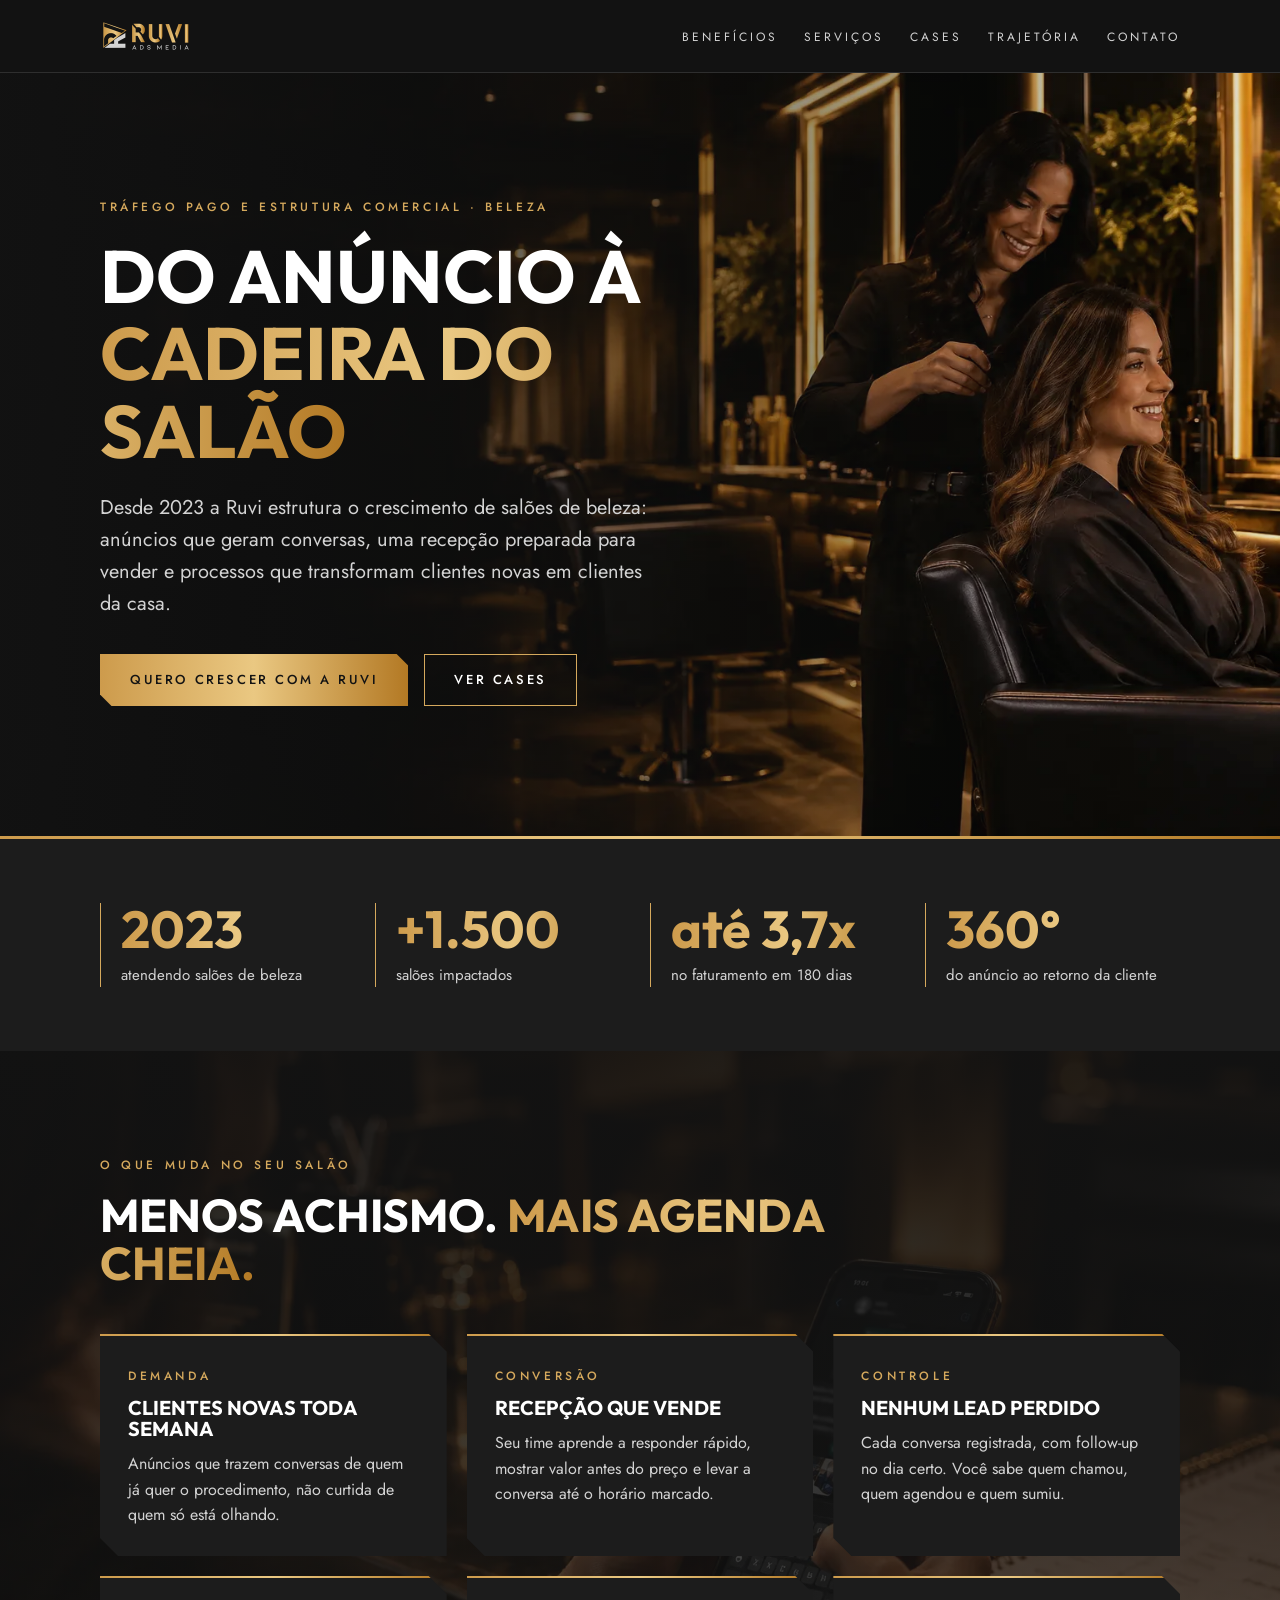
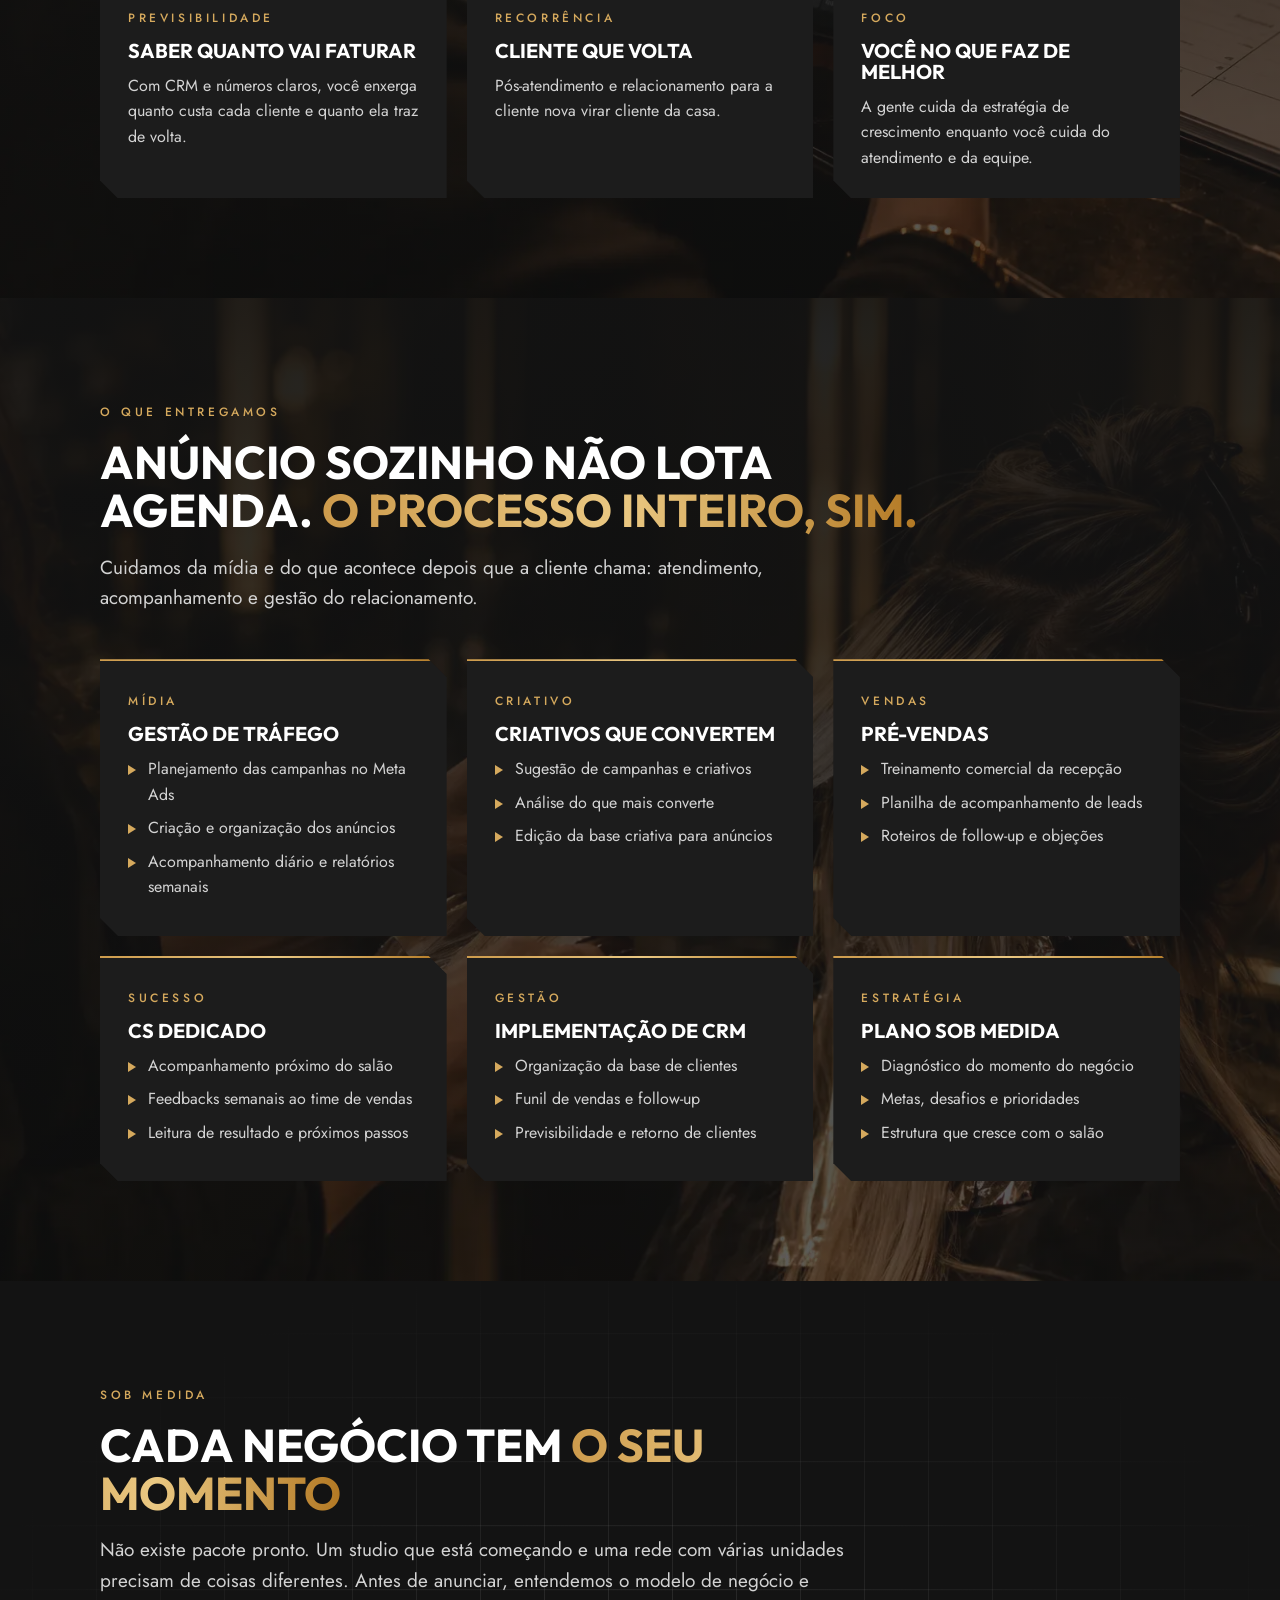
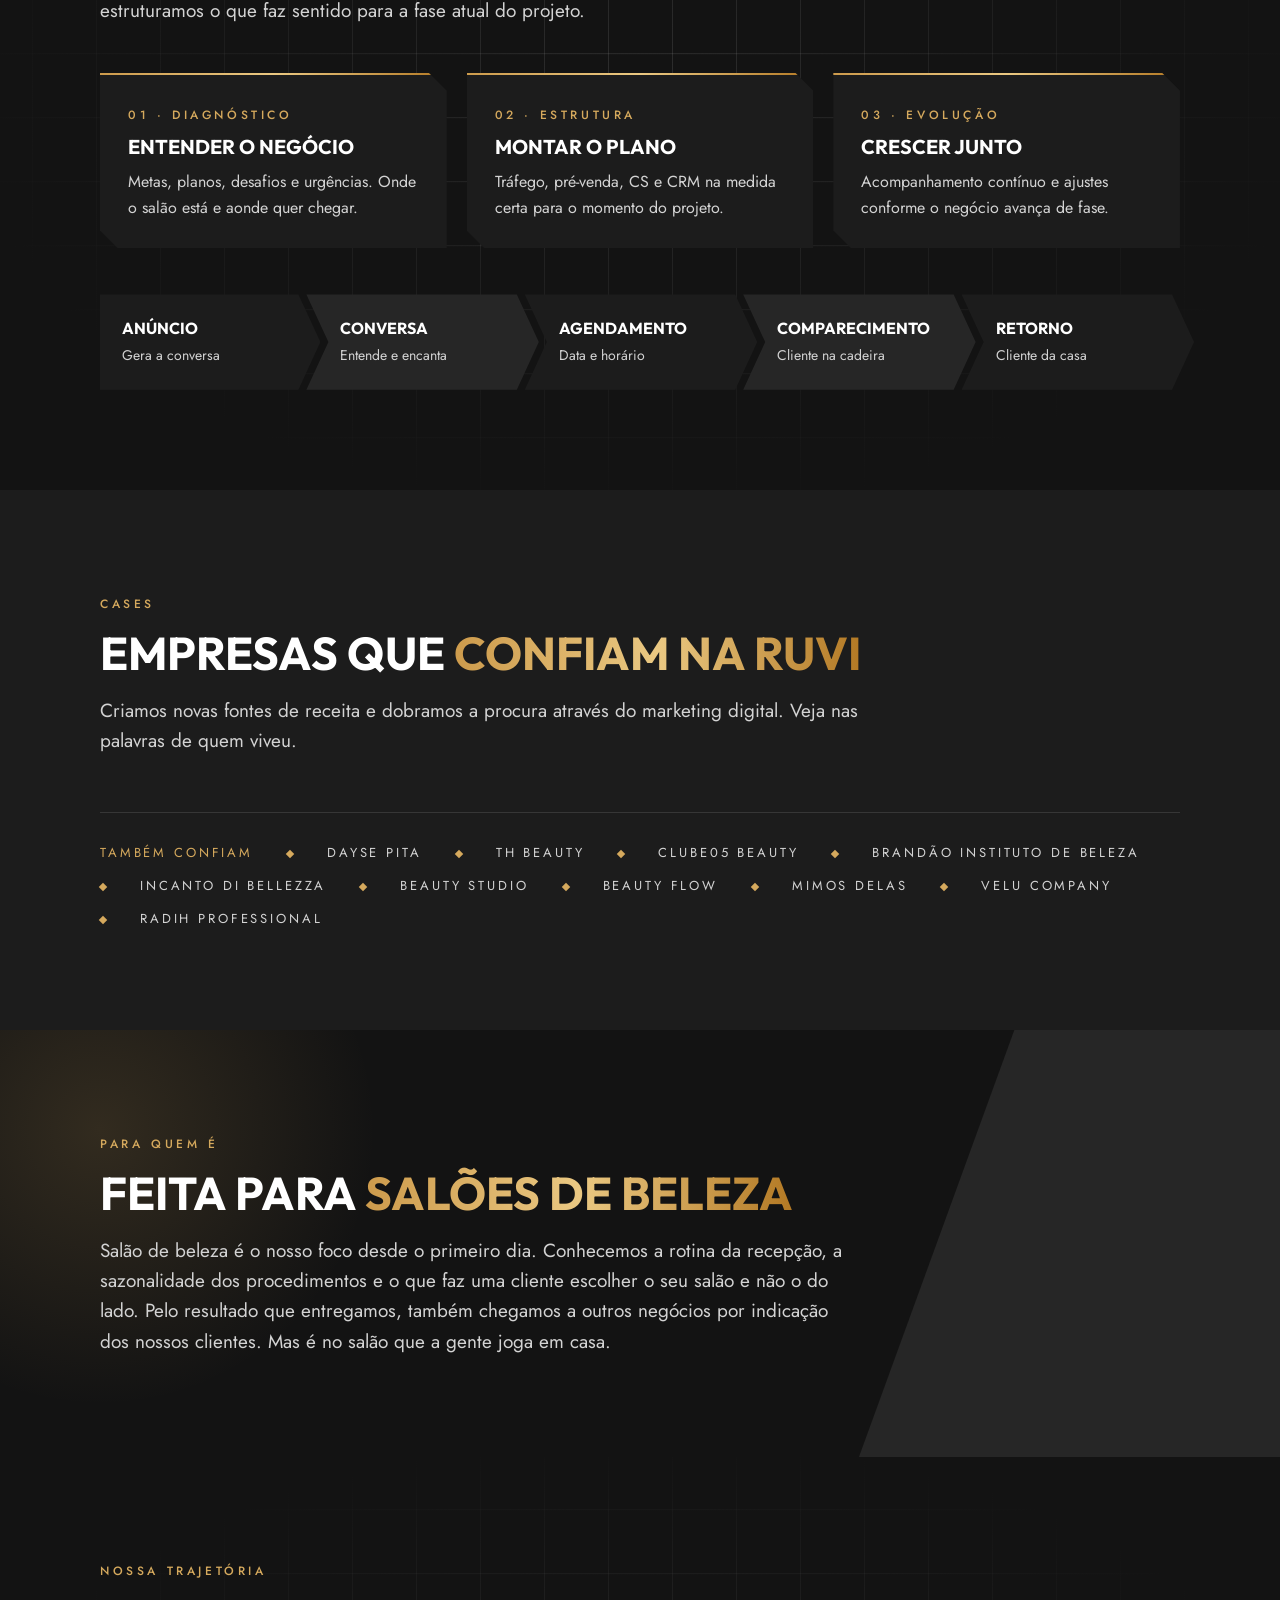
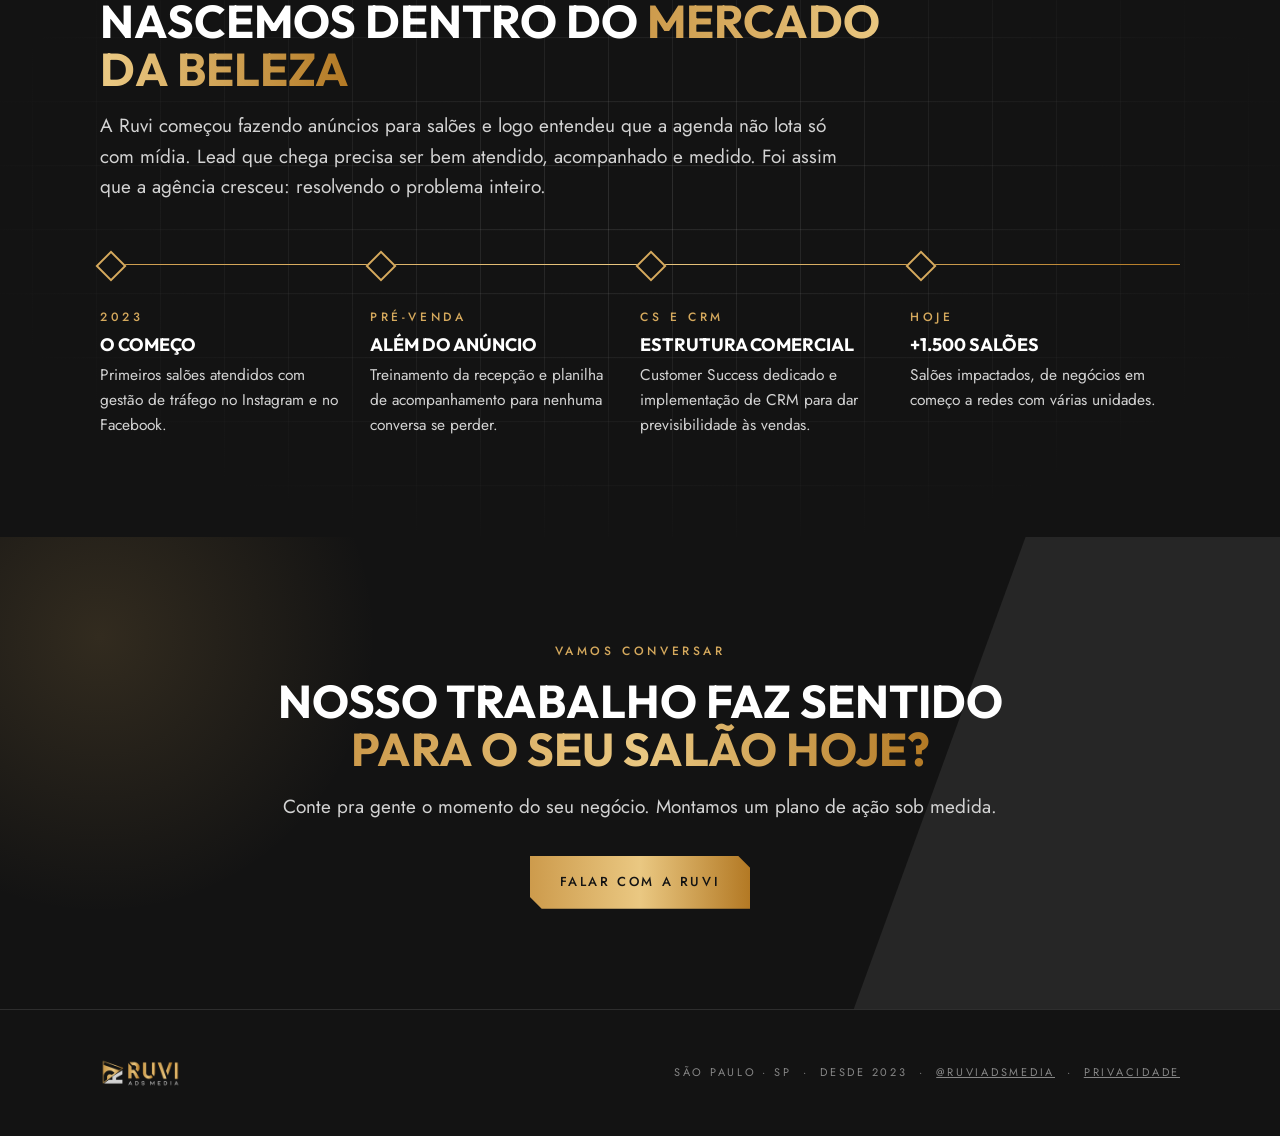
==== index.html @ e8b2c7a2 "feat: site institucional Ruvi pronto para publicação Site estático (HTML/CSS/JS) a partir de ruvi-si" ====
<!doctype html>
<html lang="pt-BR">
<head>
<meta charset="utf-8">
<meta name="viewport" content="width=device-width, initial-scale=1">
<title>Ruvi Ads Media · Tráfego pago e estrutura comercial para salões de beleza</title>
<meta name="description" content="Desde 2023 a Ruvi Ads Media estrutura o crescimento de salões de beleza: tráfego pago no Meta Ads, pré-venda, CS e implementação de CRM. Mais de 1.500 salões impactados.">
<link rel="canonical" href="https://site.sistemaruvi.com.br/">
<meta property="og:type" content="website">
<meta property="og:site_name" content="Ruvi Ads Media">
<meta property="og:url" content="https://site.sistemaruvi.com.br/">
<meta property="og:title" content="Ruvi Ads Media · Do anúncio à cadeira do salão">
<meta property="og:description" content="Tráfego pago, pré-venda, CS e CRM para salões de beleza. Mais de 1.500 salões impactados desde 2023.">
<meta property="og:image" content="https://site.sistemaruvi.com.br/assets/img/og-ruvi.jpg">
<meta property="og:image:width" content="1200">
<meta property="og:image:height" content="630">
<meta property="og:image:alt" content="Logo da Ruvi Ads Media com a frase Do anúncio à cadeira do salão">
<meta property="og:locale" content="pt_BR">
<meta name="twitter:card" content="summary_large_image">
<meta name="theme-color" content="#131313">
<link rel="icon" href="/favicon.ico" sizes="32x32">
<link rel="icon" href="/favicon-32.png" type="image/png" sizes="32x32">
<link rel="apple-touch-icon" href="/apple-touch-icon.png">
<link rel="manifest" href="/site.webmanifest">
<link rel="preload" as="image" href="/assets/img/hero-1536.webp" media="(min-width:901px)">
<link rel="preload" as="image" href="/assets/img/hero-768.webp" media="(max-width:900px)">
<link rel="preconnect" href="https://fonts.googleapis.com">
<link rel="preconnect" href="https://fonts.gstatic.com" crossorigin>
<link href="https://fonts.googleapis.com/css2?family=Outfit:wght@500;700&family=Jost:wght@300;400;500&display=swap" rel="stylesheet">
<script type="application/ld+json">
{"@context":"https://schema.org","@type":"MarketingAgency","name":"Ruvi Ads Media",
"description":"Agência de tráfego pago e estrutura comercial para salões de beleza.",
"url":"https://site.sistemaruvi.com.br/","logo":"https://site.sistemaruvi.com.br/assets/img/logo-ruvi-600.png",
"image":"https://site.sistemaruvi.com.br/assets/img/og-ruvi.jpg",
"foundingDate":"2023",
"address":{"@type":"PostalAddress","addressLocality":"São Paulo","addressRegion":"SP","addressCountry":"BR"},
"areaServed":"BR","sameAs":["https://www.instagram.com/ruviadsmedia/"],
"knowsAbout":["Tráfego pago","Meta Ads","Pré-vendas","Customer Success","Implementação de CRM","Marketing para salões de beleza"]}
</script>
<link rel="stylesheet" href="/assets/css/site.css">
<script src="/assets/js/site.js" defer></script>
</head>
<body>
<header>
 <div class="wrap">
  <a href="#topo" aria-label="Ruvi Ads Media, início"><img src="/assets/img/logo-ruvi.png" width="92" height="34" alt="Ruvi Ads Media"></a>
  <button class="menu-btn" type="button" aria-expanded="false" aria-controls="menu" aria-label="Abrir menu"><span></span><span></span><span></span></button>
  <nav id="menu" aria-label="Principal"><a href="#beneficios">Benefícios</a><a href="#servicos">Serviços</a><a href="#cases">Cases</a><a href="#trajetoria">Trajetória</a><a href="#contato">Contato</a></nav>
 </div>
</header>

<main id="topo">
<section class="hero">
 <div class="bg-foto bg-hero" style="background-position:right center"></div>
 <div class="wrap">
  <div>
   <span class="rot">Tráfego pago e estrutura comercial · Beleza</span>
   <h1>Do anúncio à <span class="ouro">cadeira do salão</span></h1>
   <p class="muted" style="margin-top:22px">Desde 2023 a Ruvi estrutura o crescimento de salões de beleza: anúncios que geram conversas, uma recepção preparada para vender e processos que transformam clientes novas em clientes da casa.</p>
   <div class="acoes">
    <a class="btn" href="https://www.instagram.com/ruviadsmedia/" target="_blank" rel="noopener" data-cta="hero">Quero crescer com a Ruvi</a>
    <a class="btn alt" href="#cases">Ver cases</a>
   </div>
  </div>
 </div>
</section>
<div class="faixa"></div>

<section class="numeros bg-grafite" aria-label="Ruvi em números">
 <div class="wrap">
  <div class="n"><b class="ouro">2023</b><span>atendendo salões de beleza</span></div>
  <div class="n"><b class="ouro">+1.500</b><span>salões impactados</span></div>
  <div class="n"><b class="ouro">até 3,7x</b><span>no faturamento em 180 dias</span></div>
  <div class="n"><b class="ouro">360°</b><span>do anúncio ao retorno da cliente</span></div>
 </div>
</section>


<section id="beneficios">
 <div class="bg-foto forte bg-beneficios"></div>
 <div class="wrap">
  <span class="rot">O que muda no seu salão</span>
  <h2>Menos achismo. <span class="ouro">Mais agenda cheia.</span></h2>
  <div class="grid g3">
   <article class="card"><span class="rot">Demanda</span><h3>Clientes novas toda semana</h3><p class="muted">Anúncios que trazem conversas de quem já quer o procedimento, não curtida de quem só está olhando.</p></article>
   <article class="card"><span class="rot">Conversão</span><h3>Recepção que vende</h3><p class="muted">Seu time aprende a responder rápido, mostrar valor antes do preço e levar a conversa até o horário marcado.</p></article>
   <article class="card"><span class="rot">Controle</span><h3>Nenhum lead perdido</h3><p class="muted">Cada conversa registrada, com follow-up no dia certo. Você sabe quem chamou, quem agendou e quem sumiu.</p></article>
   <article class="card"><span class="rot">Previsibilidade</span><h3>Saber quanto vai faturar</h3><p class="muted">Com CRM e números claros, você enxerga quanto custa cada cliente e quanto ela traz de volta.</p></article>
   <article class="card"><span class="rot">Recorrência</span><h3>Cliente que volta</h3><p class="muted">Pós-atendimento e relacionamento para a cliente nova virar cliente da casa.</p></article>
   <article class="card"><span class="rot">Foco</span><h3>Você no que faz de melhor</h3><p class="muted">A gente cuida da estratégia de crescimento enquanto você cuida do atendimento e da equipe.</p></article>
  </div>
 </div>
</section>

<section id="servicos">
 <div class="bg-foto forte bg-servicos"></div>
 <div class="wrap">
  <span class="rot">O que entregamos</span>
  <h2>Anúncio sozinho não lota agenda. <span class="ouro">O processo inteiro, sim.</span></h2>
  <p class="lead muted">Cuidamos da mídia e do que acontece depois que a cliente chama: atendimento, acompanhamento e gestão do relacionamento.</p>
  <div class="grid g3">
   <article class="card"><span class="rot">Mídia</span><h3>Gestão de tráfego</h3><ul><li>Planejamento das campanhas no Meta Ads</li><li>Criação e organização dos anúncios</li><li>Acompanhamento diário e relatórios semanais</li></ul></article>
   <article class="card"><span class="rot">Criativo</span><h3>Criativos que convertem</h3><ul><li>Sugestão de campanhas e criativos</li><li>Análise do que mais converte</li><li>Edição da base criativa para anúncios</li></ul></article>
   <article class="card"><span class="rot">Vendas</span><h3>Pré-vendas</h3><ul><li>Treinamento comercial da recepção</li><li>Planilha de acompanhamento de leads</li><li>Roteiros de follow-up e objeções</li></ul></article>
   <article class="card"><span class="rot">Sucesso</span><h3>CS dedicado</h3><ul><li>Acompanhamento próximo do salão</li><li>Feedbacks semanais ao time de vendas</li><li>Leitura de resultado e próximos passos</li></ul></article>
   <article class="card"><span class="rot">Gestão</span><h3>Implementação de CRM</h3><ul><li>Organização da base de clientes</li><li>Funil de vendas e follow-up</li><li>Previsibilidade e retorno de clientes</li></ul></article>
   <article class="card"><span class="rot">Estratégia</span><h3>Plano sob medida</h3><ul><li>Diagnóstico do momento do negócio</li><li>Metas, desafios e prioridades</li><li>Estrutura que cresce com o salão</li></ul></article>
  </div>
 </div>
</section>

<section id="metodo" class="bg-grade">
 <div class="wrap">
  <span class="rot">Sob medida</span>
  <h2>Cada negócio tem <span class="ouro">o seu momento</span></h2>
  <p class="lead muted">Não existe pacote pronto. Um studio que está começando e uma rede com várias unidades precisam de coisas diferentes. Antes de anunciar, entendemos o modelo de negócio e estruturamos o que faz sentido para a fase atual do projeto.</p>
  <div class="grid g3 etapas">
   <article class="card etapa"><span class="rot">Diagnóstico</span><h3>Entender o negócio</h3><p class="muted">Metas, planos, desafios e urgências. Onde o salão está e aonde quer chegar.</p></article>
   <article class="card etapa"><span class="rot">Estrutura</span><h3>Montar o plano</h3><p class="muted">Tráfego, pré-venda, CS e CRM na medida certa para o momento do projeto.</p></article>
   <article class="card etapa"><span class="rot">Evolução</span><h3>Crescer junto</h3><p class="muted">Acompanhamento contínuo e ajustes conforme o negócio avança de fase.</p></article>
  </div>
  <div class="flow" aria-label="O caminho da cliente">
   <div><b>Anúncio</b><span>Gera a conversa</span></div>
   <div><b>Conversa</b><span>Entende e encanta</span></div>
   <div><b>Agendamento</b><span>Data e horário</span></div>
   <div><b>Comparecimento</b><span>Cliente na cadeira</span></div>
   <div><b>Retorno</b><span>Cliente da casa</span></div>
  </div>
 </div>
</section>

<section id="cases" class="bg-grafite">
 <div class="wrap">
  <span class="rot">Cases</span>
  <h2>Empresas que <span class="ouro">confiam na Ruvi</span></h2>
  <p class="lead muted">Criamos novas fontes de receita e dobramos a procura através do marketing digital. Veja nas palavras de quem viveu.</p>
  <!-- Vídeos de case (VTurb). Para publicar um vídeo:
       1. cole o embed do VTurb dentro do <template> da caixa;
       2. apague o "hidden" dessa caixa e o "hidden" da grade (div.videos).
       O site.js só carrega o player quando a caixa chega perto da tela. Caixa sem embed fica com "hidden". -->
  <div class="grid g3 videos" hidden>
   <div class="video" hidden><template><!-- VTURB CASE 1: cole aqui o embed --></template></div>
   <div class="video" hidden><template><!-- VTURB CASE 2: cole aqui o embed --></template></div>
   <div class="video" hidden><template><!-- VTURB CASE 3: cole aqui o embed --></template></div>
   <div class="video" hidden><template><!-- VTURB CASE 4: cole aqui o embed --></template></div>
   <div class="video" hidden><template><!-- VTURB CASE 5: cole aqui o embed --></template></div>
   <div class="video" hidden><template><!-- VTURB CASE 6: cole aqui o embed --></template></div>
  </div>
  <div class="clientes">
   <span>Também confiam</span><span>Dayse Pita</span><span>TH Beauty</span><span>Clube05 Beauty</span><span>Brandão Instituto de Beleza</span><span>Incanto di Bellezza</span><span>Beauty Studio</span><span>Beauty Flow</span><span>Mimos Delas</span><span>Velu Company</span><span>RADIH Professional</span>
  </div>
 </div>
</section>

<section id="para-quem" class="diag brilho">
 <div class="wrap">
  <span class="rot">Para quem é</span>
  <h2>Feita para <span class="ouro">salões de beleza</span></h2>
  <p class="lead muted">Salão de beleza é o nosso foco desde o primeiro dia. Conhecemos a rotina da recepção, a sazonalidade dos procedimentos e o que faz uma cliente escolher o seu salão e não o do lado. Pelo resultado que entregamos, também chegamos a outros negócios por indicação dos nossos clientes. Mas é no salão que a gente joga em casa.</p>
 </div>
</section>

<section id="trajetoria" class="bg-grade">
 <div class="wrap">
  <span class="rot">Nossa trajetória</span>
  <h2>Nascemos dentro do <span class="ouro">mercado da beleza</span></h2>
  <p class="lead muted">A Ruvi começou fazendo anúncios para salões e logo entendeu que a agenda não lota só com mídia. Lead que chega precisa ser bem atendido, acompanhado e medido. Foi assim que a agência cresceu: resolvendo o problema inteiro.</p>
  <div class="linha-tempo">
   <div class="marco"><span class="rot">2023</span><h3>O começo</h3><p>Primeiros salões atendidos com gestão de tráfego no Instagram e no Facebook.</p></div>
   <div class="marco"><span class="rot">Pré-venda</span><h3>Além do anúncio</h3><p>Treinamento da recepção e planilha de acompanhamento para nenhuma conversa se perder.</p></div>
   <div class="marco"><span class="rot">CS e CRM</span><h3>Estrutura comercial</h3><p>Customer Success dedicado e implementação de CRM para dar previsibilidade às vendas.</p></div>
   <div class="marco"><span class="rot">Hoje</span><h3>+1.500 salões</h3><p>Salões impactados, de negócios em começo a redes com várias unidades.</p></div>
  </div>
 </div>
</section>

<section id="contato" class="cta diag brilho">
 <div class="wrap">
  <span class="rot">Vamos conversar</span>
  <h2>Nosso trabalho faz sentido <span class="ouro">para o seu salão hoje?</span></h2>
  <p class="lead muted">Conte pra gente o momento do seu negócio. Montamos um plano de ação sob medida.</p>
  <a class="btn" href="https://www.instagram.com/ruviadsmedia/" target="_blank" rel="noopener" data-cta="contato">Falar com a Ruvi</a>
 </div>
</section>
</main>

<footer>
 <div class="wrap">
  <img src="/assets/img/logo-ruvi.png" width="81" height="30" alt="Ruvi Ads Media">
  <p>São Paulo · SP &nbsp;·&nbsp; Desde 2023 &nbsp;·&nbsp; <a href="https://www.instagram.com/ruviadsmedia/" target="_blank" rel="noopener">@ruviadsmedia</a> &nbsp;·&nbsp; <a href="/politica-de-privacidade">Privacidade</a></p>
 </div>
</footer>
</body>
</html>
---- assets/css/site.css ----
:root{--preto:#131313;--grafite:#1C1C1C;--grafite2:#262626;--prata:#D3D3D3;--ouro:#D5A95D;
--grad:linear-gradient(90deg,#CD9B4C 0%,#EAC882 50%,#B37924 100%);--linha:rgba(211,211,211,.14);
--t:"Qualy","Outfit",system-ui,sans-serif;--l:"Kiona","Jost",system-ui,sans-serif}
*{box-sizing:border-box;margin:0;padding:0}
html{scroll-behavior:smooth}
body{background:var(--preto);color:#fff;font-family:"Jost",system-ui,sans-serif;line-height:1.6;overflow-x:hidden}
img{max-width:100%;display:block}
a{color:inherit}
.wrap{max-width:1120px;margin:0 auto;padding:0 20px;position:relative;z-index:1}
h1,h2,h3{font-family:var(--t);font-weight:700;text-transform:uppercase;line-height:1.05}
.rot{font-family:var(--l);font-size:12px;letter-spacing:.3em;text-transform:uppercase;color:var(--ouro);font-weight:500}
.ouro{background:var(--grad);-webkit-background-clip:text;background-clip:text;color:transparent}
.muted{color:var(--prata)}
.btn{display:inline-block;font-family:var(--l);text-transform:uppercase;letter-spacing:.2em;font-size:13px;font-weight:500;
background:var(--grad);color:var(--preto);text-decoration:none;padding:16px 30px;
clip-path:polygon(0 0,calc(100% - 12px) 0,100% 12px,100% 100%,12px 100%,0 calc(100% - 12px))}
.btn:focus-visible,a:focus-visible{outline:2px solid var(--ouro);outline-offset:4px}
.btn.alt{background:transparent;color:#fff;box-shadow:inset 0 0 0 1px var(--ouro);clip-path:none}

header{position:sticky;top:0;z-index:10;background:rgba(19,19,19,.9);backdrop-filter:blur(8px);border-bottom:1px solid var(--linha)}
header .wrap{display:flex;align-items:center;justify-content:space-between;height:72px}
header img{height:34px;width:auto}
nav a{font-family:var(--l);font-size:12px;letter-spacing:.25em;text-transform:uppercase;text-decoration:none;color:var(--prata);margin-left:26px}
nav a:hover{color:var(--ouro)}

/* fundos */
section{position:relative;padding:100px 0;overflow:hidden}
.bg-foto{position:absolute;inset:0;background-size:cover;background-position:center;z-index:0}
.bg-foto:after{content:"";position:absolute;inset:0;background:linear-gradient(90deg,rgba(19,19,19,.97) 0%,rgba(19,19,19,.85) 50%,rgba(19,19,19,.55) 100%)}
.hero .bg-foto:after{background:linear-gradient(90deg,rgba(19,19,19,.92) 0%,rgba(19,19,19,.6) 45%,rgba(19,19,19,.1) 100%)}
.bg-foto.forte:after{background:linear-gradient(180deg,rgba(19,19,19,.94) 0%,rgba(19,19,19,.68) 100%)}
.bg-grade{background-color:var(--preto);
 background-image:linear-gradient(var(--linha) 1px,transparent 1px),linear-gradient(90deg,var(--linha) 1px,transparent 1px);
 background-size:64px 64px;background-position:center}
.bg-grade:before{content:"";position:absolute;inset:0;background:radial-gradient(ellipse at center,transparent 0%,var(--preto) 75%)}
.bg-grafite{background:var(--grafite)}
.diag:before{content:"";position:absolute;right:-200px;top:-40px;width:560px;height:140%;background:var(--grafite2);transform:skewX(-20deg)}
.brilho:after{content:"";position:absolute;left:-200px;top:-200px;width:600px;height:600px;border-radius:50%;
 background:radial-gradient(circle,rgba(213,169,93,.16) 0%,transparent 65%);pointer-events:none}
.faixa{height:3px;background:var(--grad)}

.hero{padding:120px 0 130px;min-height:82vh;display:flex;align-items:center}
.hero .wrap{display:grid;grid-template-columns:1.4fr 1fr;gap:40px;align-items:center;width:100%}
.hero h1{font-size:clamp(40px,6.4vw,74px);margin-top:18px}
.hero p{font-size:20px;max-width:560px}
.acoes{display:flex;gap:16px;flex-wrap:wrap;margin-top:34px}

section h2{font-size:clamp(30px,4vw,46px);margin-top:14px;max-width:840px}
.lead{font-size:19px;max-width:760px;margin-top:18px}
.grid{display:grid;gap:20px;margin-top:46px}
.g2{grid-template-columns:repeat(2,1fr)}.g3{grid-template-columns:repeat(3,1fr)}.g4{grid-template-columns:repeat(4,1fr)}
.card{background:var(--grafite);padding:28px;position:relative;
 clip-path:polygon(0 0,calc(100% - 18px) 0,100% 18px,100% 100%,18px 100%,0 calc(100% - 18px))}
.bg-grafite .card{background:var(--grafite2)}
.card:before{content:"";position:absolute;left:0;top:0;width:100%;height:2px;background:var(--grad)}
.card h3{font-size:20px;margin:10px 0 12px}
.card ul{list-style:none}
.card li{position:relative;padding-left:20px;margin-bottom:8px;color:var(--prata)}
.card li:before{content:"";position:absolute;left:0;top:9px;border-left:8px solid var(--ouro);border-top:5px solid transparent;border-bottom:5px solid transparent}

/* números */
.numeros{padding:64px 0}
.numeros .wrap{display:grid;grid-template-columns:repeat(4,1fr);gap:20px}
.n{border-left:1px solid var(--ouro);padding-left:20px}
.n b{display:block;font-family:var(--t);font-weight:700;font-size:clamp(34px,4.5vw,52px);line-height:1}
.n span{display:block;margin-top:8px;color:var(--prata);font-size:15px}

/* trajetória */
.linha-tempo{margin-top:52px;display:grid;grid-template-columns:repeat(4,1fr);position:relative}
.linha-tempo:before{content:"";position:absolute;left:0;right:0;top:9px;height:1px;background:var(--grad)}
.marco{padding-right:24px;position:relative}
.marco:before{content:"";display:block;width:18px;height:18px;background:var(--preto);border:2px solid var(--ouro);transform:rotate(45deg);margin-bottom:26px}
.marco h3{font-size:18px;margin:8px 0 8px}
.marco p{color:var(--prata);font-size:15.5px}

/* sob medida */
.etapas{counter-reset:e}
.etapa{counter-increment:e}
.etapa .rot:before{content:counter(e,decimal-leading-zero) " · "}

.flow{display:flex;margin-top:46px}
.flow div{flex:1;background:var(--grafite);padding:22px 18px 22px 34px;margin-right:-14px;
 clip-path:polygon(0 0,calc(100% - 22px) 0,100% 50%,calc(100% - 22px) 100%,0 100%,22px 50%)}
.flow div:first-child{padding-left:22px;clip-path:polygon(0 0,calc(100% - 22px) 0,100% 50%,calc(100% - 22px) 100%,0 100%)}
.flow div:nth-child(even){background:var(--grafite2)}
.flow b{font-family:var(--t);text-transform:uppercase;display:block}
.flow span{font-size:14px;color:var(--prata)}

/* cases */
.clientes{margin-top:56px;display:flex;flex-wrap:wrap;gap:12px 34px;align-items:center;border-top:1px solid var(--linha);padding-top:30px}
.clientes span{font-family:var(--l);font-size:13px;letter-spacing:.22em;text-transform:uppercase;color:var(--prata)}
.clientes span:not(:first-child):before{content:"";display:inline-block;width:6px;height:6px;background:var(--ouro);transform:rotate(45deg);margin-right:34px;vertical-align:middle}
.clientes span:first-child{color:var(--ouro)}

/* vídeos VTurb */
.video{position:relative;aspect-ratio:9/16;background:var(--grafite2);overflow:hidden;
 clip-path:polygon(0 0,calc(100% - 18px) 0,100% 18px,100% 100%,18px 100%,0 calc(100% - 18px))}
.video:before{content:"";position:absolute;left:0;top:0;width:100%;height:2px;background:var(--grad);z-index:1}
.video .vazio{position:absolute;inset:0;display:grid;place-items:center;font-family:var(--l);font-size:12px;letter-spacing:.3em;text-transform:uppercase;color:rgba(211,211,211,.5)}
.video .vazio:before{content:"";position:absolute;top:calc(50% - 60px);left:calc(50% - 14px);border-left:28px solid var(--ouro);border-top:17px solid transparent;border-bottom:17px solid transparent}

.cta{text-align:center}
.cta h2{margin:14px auto 0}
.cta .lead{margin:18px auto 34px}
footer{padding:48px 0;border-top:1px solid var(--linha)}
footer .wrap{display:flex;justify-content:space-between;align-items:center;gap:20px;flex-wrap:wrap}
footer img{height:30px;width:auto}
footer p{font-family:var(--l);font-size:11px;letter-spacing:.25em;text-transform:uppercase;color:rgba(211,211,211,.6)}

@media (max-width:900px){
 nav{display:none}
 .hero{padding:70px 0 80px;min-height:0}
 .hero .wrap,.g2,.g3,.g4{grid-template-columns:1fr}
 section{padding:68px 0}
 .numeros .wrap{grid-template-columns:1fr 1fr;gap:28px 16px}
 .linha-tempo{grid-template-columns:1fr;gap:28px;padding-left:34px}
 .linha-tempo:before{left:8px;right:auto;top:0;bottom:0;width:1px;height:auto}
 .marco:before{position:absolute;left:-35px;top:2px;margin:0}
 .flow{flex-direction:column}
 .flow div,.flow div:first-child{margin:0 0 6px;clip-path:none;padding:18px 22px;border-left:2px solid var(--ouro)}
 .diag:before{display:none}
 .bg-foto:after,.hero .bg-foto:after{background:rgba(19,19,19,.82)}
 .hero .bg-foto{background-position:72% center !important}
 .videos{grid-template-columns:1fr 1fr}
}

/* fundos em arquivo (antes vinham embutidos no style inline) */
.bg-hero{background-image:url(/assets/img/hero-1536.webp)}
.bg-beneficios{background-image:url(/assets/img/beneficios-1536.webp)}
.bg-servicos{background-image:url(/assets/img/servicos-1536.webp)}
@media (max-width:900px){
 .bg-hero{background-image:url(/assets/img/hero-768.webp)}
 .bg-beneficios{background-image:url(/assets/img/beneficios-768.webp)}
 .bg-servicos{background-image:url(/assets/img/servicos-768.webp)}
}

/* páginas de apoio (404 e política): o h1 usa a mesma escala do h2 das seções */
.apoio{padding:140px 0}
.apoio h1{font-size:clamp(30px,4vw,46px);margin-top:14px;max-width:840px}
.cta.apoio h1{margin:14px auto 0}
@media (max-width:900px){.apoio{padding:90px 0}}

/* atributo hidden vence o display das classes (.grid etc.): caixas de vídeo sem embed ficam ocultas */
[hidden]{display:none!important}

/* menu do celular: o botão só aparece com JS ativo; a nav vira painel abaixo do cabeçalho */
.menu-btn{display:none;background:none;border:0;padding:10px;margin-right:-10px;cursor:pointer}
.menu-btn span{display:block;width:24px;height:2px;background:var(--prata);margin:5px 0;transition:transform .2s,opacity .2s}
.menu-btn:hover span,.menu-btn[aria-expanded="true"] span{background:var(--ouro)}
.menu-btn[aria-expanded="true"] span:nth-child(1){transform:translateY(7px) rotate(45deg)}
.menu-btn[aria-expanded="true"] span:nth-child(2){opacity:0}
.menu-btn[aria-expanded="true"] span:nth-child(3){transform:translateY(-7px) rotate(-45deg)}
.menu-btn:focus-visible{outline:2px solid var(--ouro);outline-offset:4px}
@media (max-width:900px){
 .js .menu-btn{display:block}
 header nav.aberto{display:block;position:absolute;top:100%;left:0;right:0;background:var(--preto);border-bottom:1px solid var(--linha);padding:6px 20px 14px}
 header nav.aberto a{display:block;margin:0;padding:14px 0;font-size:13px;border-bottom:1px solid var(--linha)}
 header nav.aberto a:last-child{border-bottom:0}
}

/* política de privacidade: texto corrido */
.texto{max-width:760px;margin-top:40px}
.texto h2{font-size:clamp(20px,2.4vw,24px);margin:40px 0 12px}
.texto p,.texto li{color:var(--prata);margin-bottom:12px}
.texto ul{padding-left:20px}
.texto a:not(.btn){color:var(--ouro)}
.texto b{font-weight:500;color:#fff}
.texto .rascunho{border-left:2px solid var(--ouro);padding:12px 16px;background:var(--grafite)}

@media (prefers-reduced-motion:reduce){.menu-btn span{transition:none}}
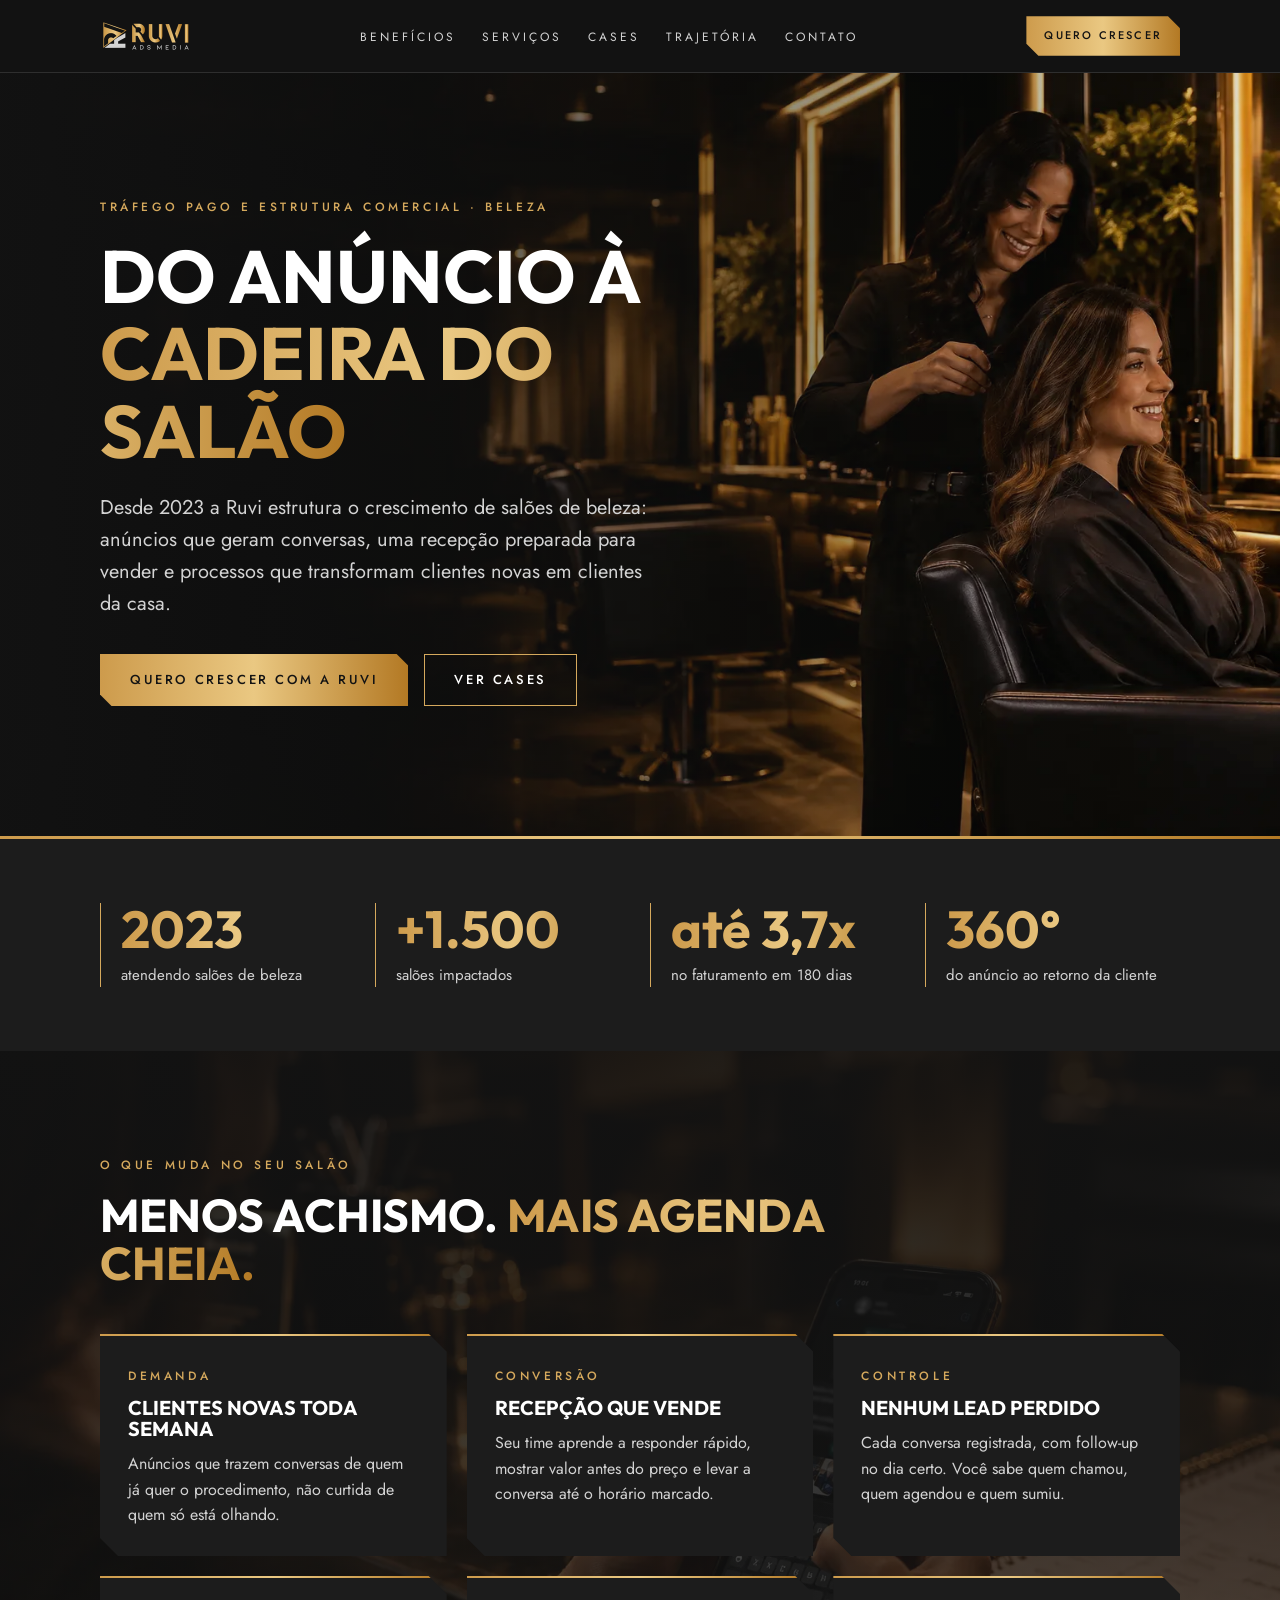
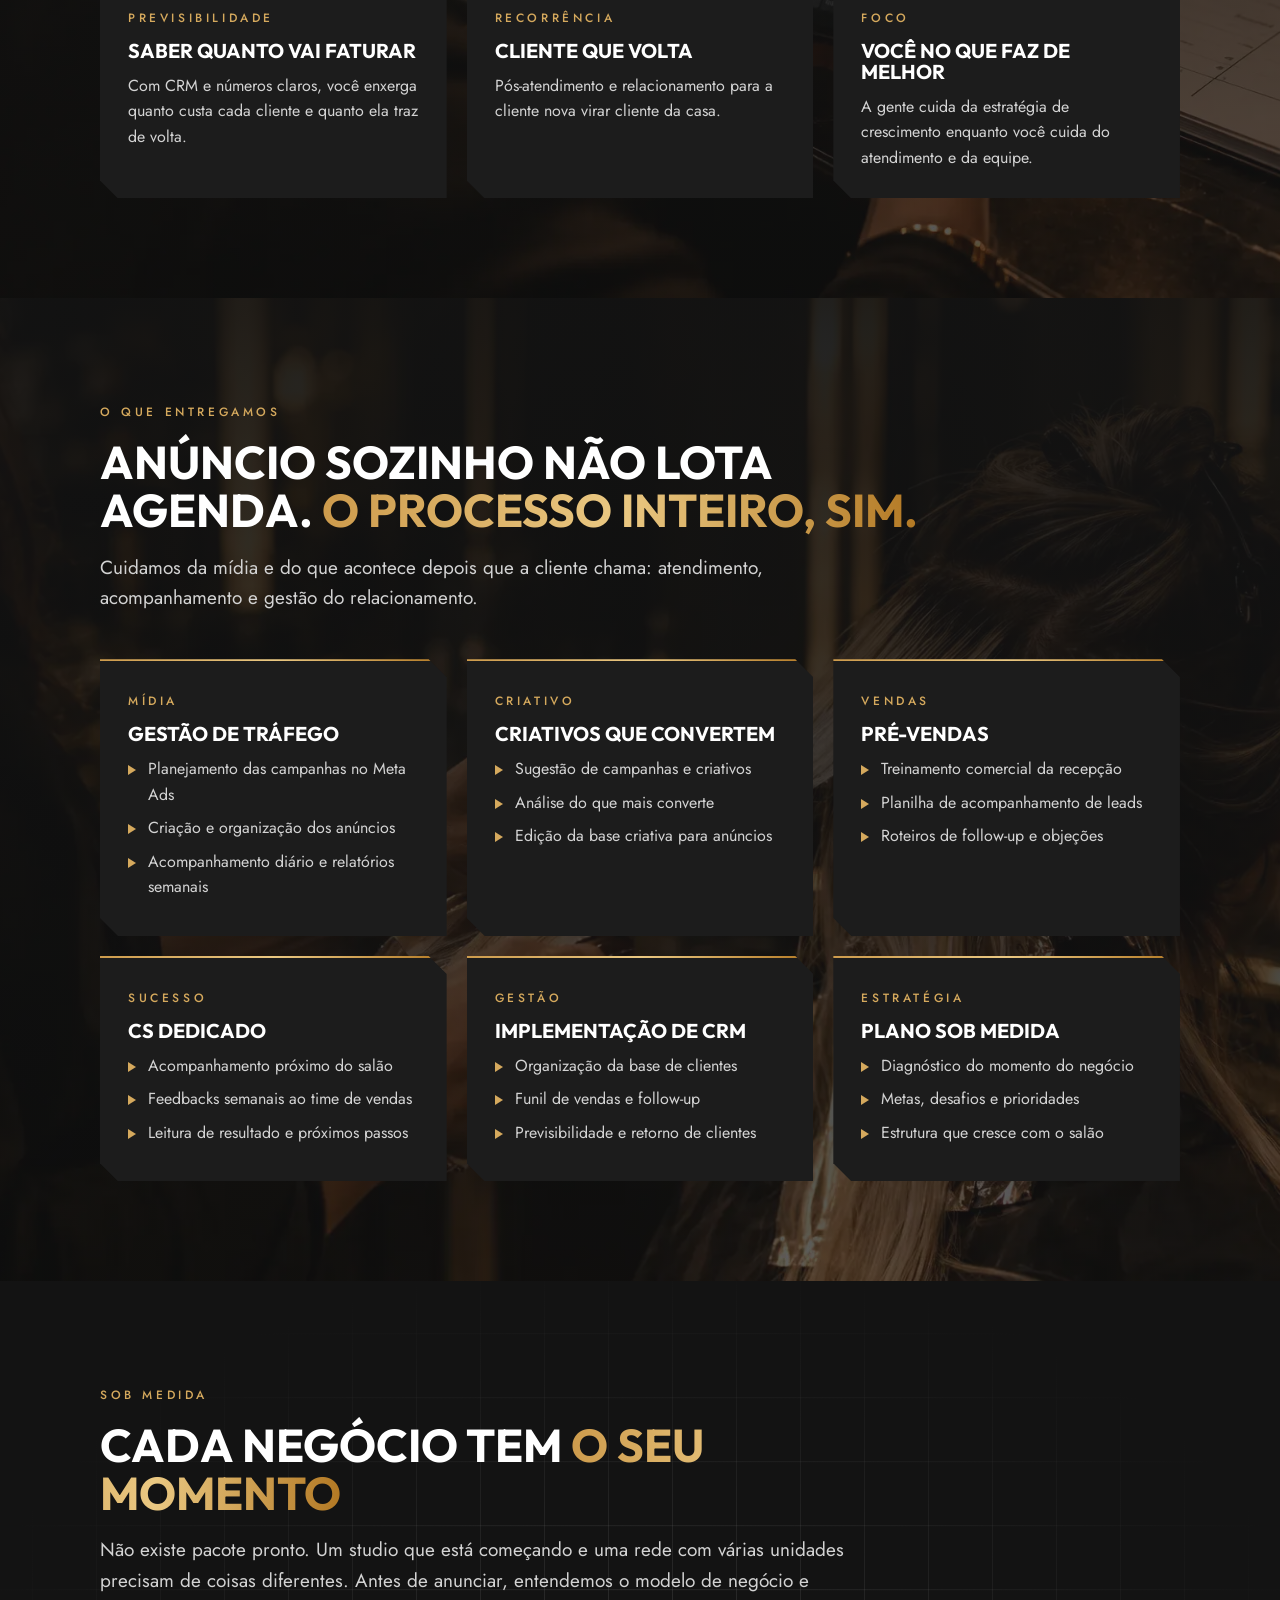
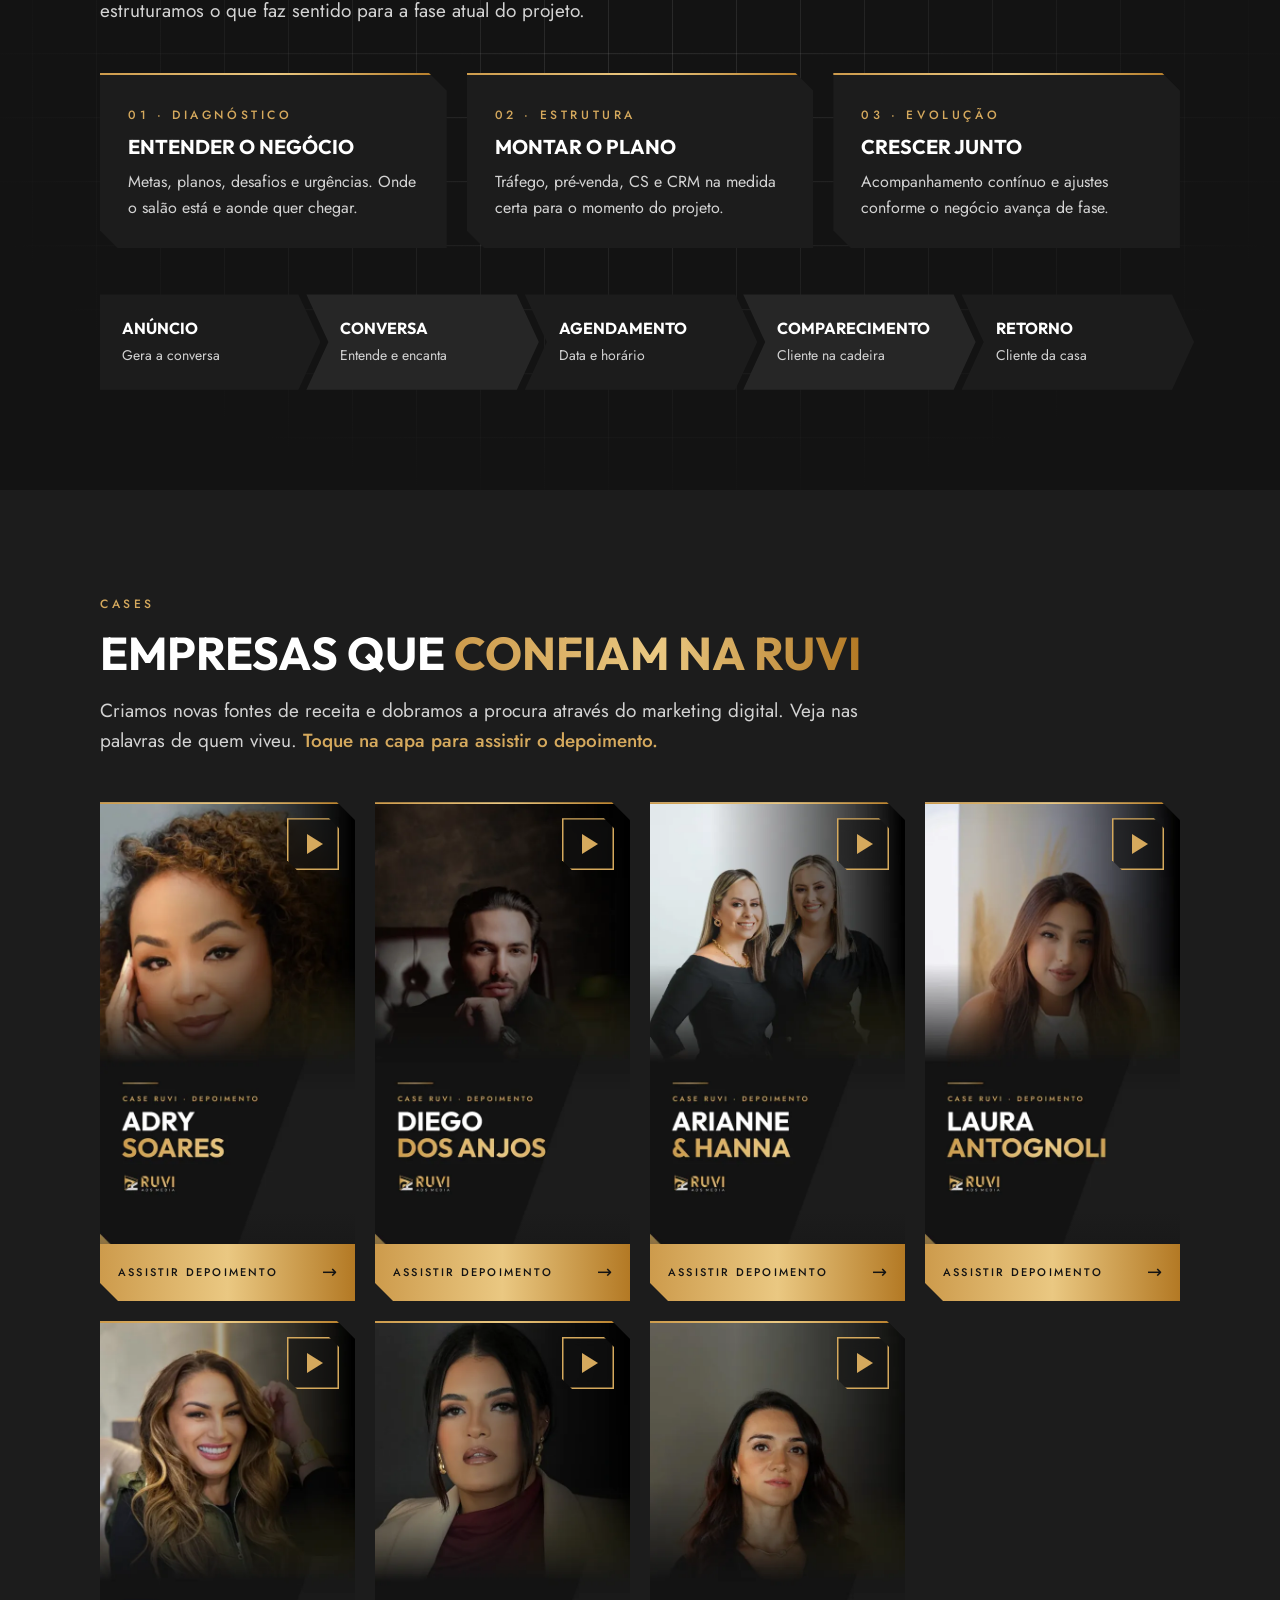
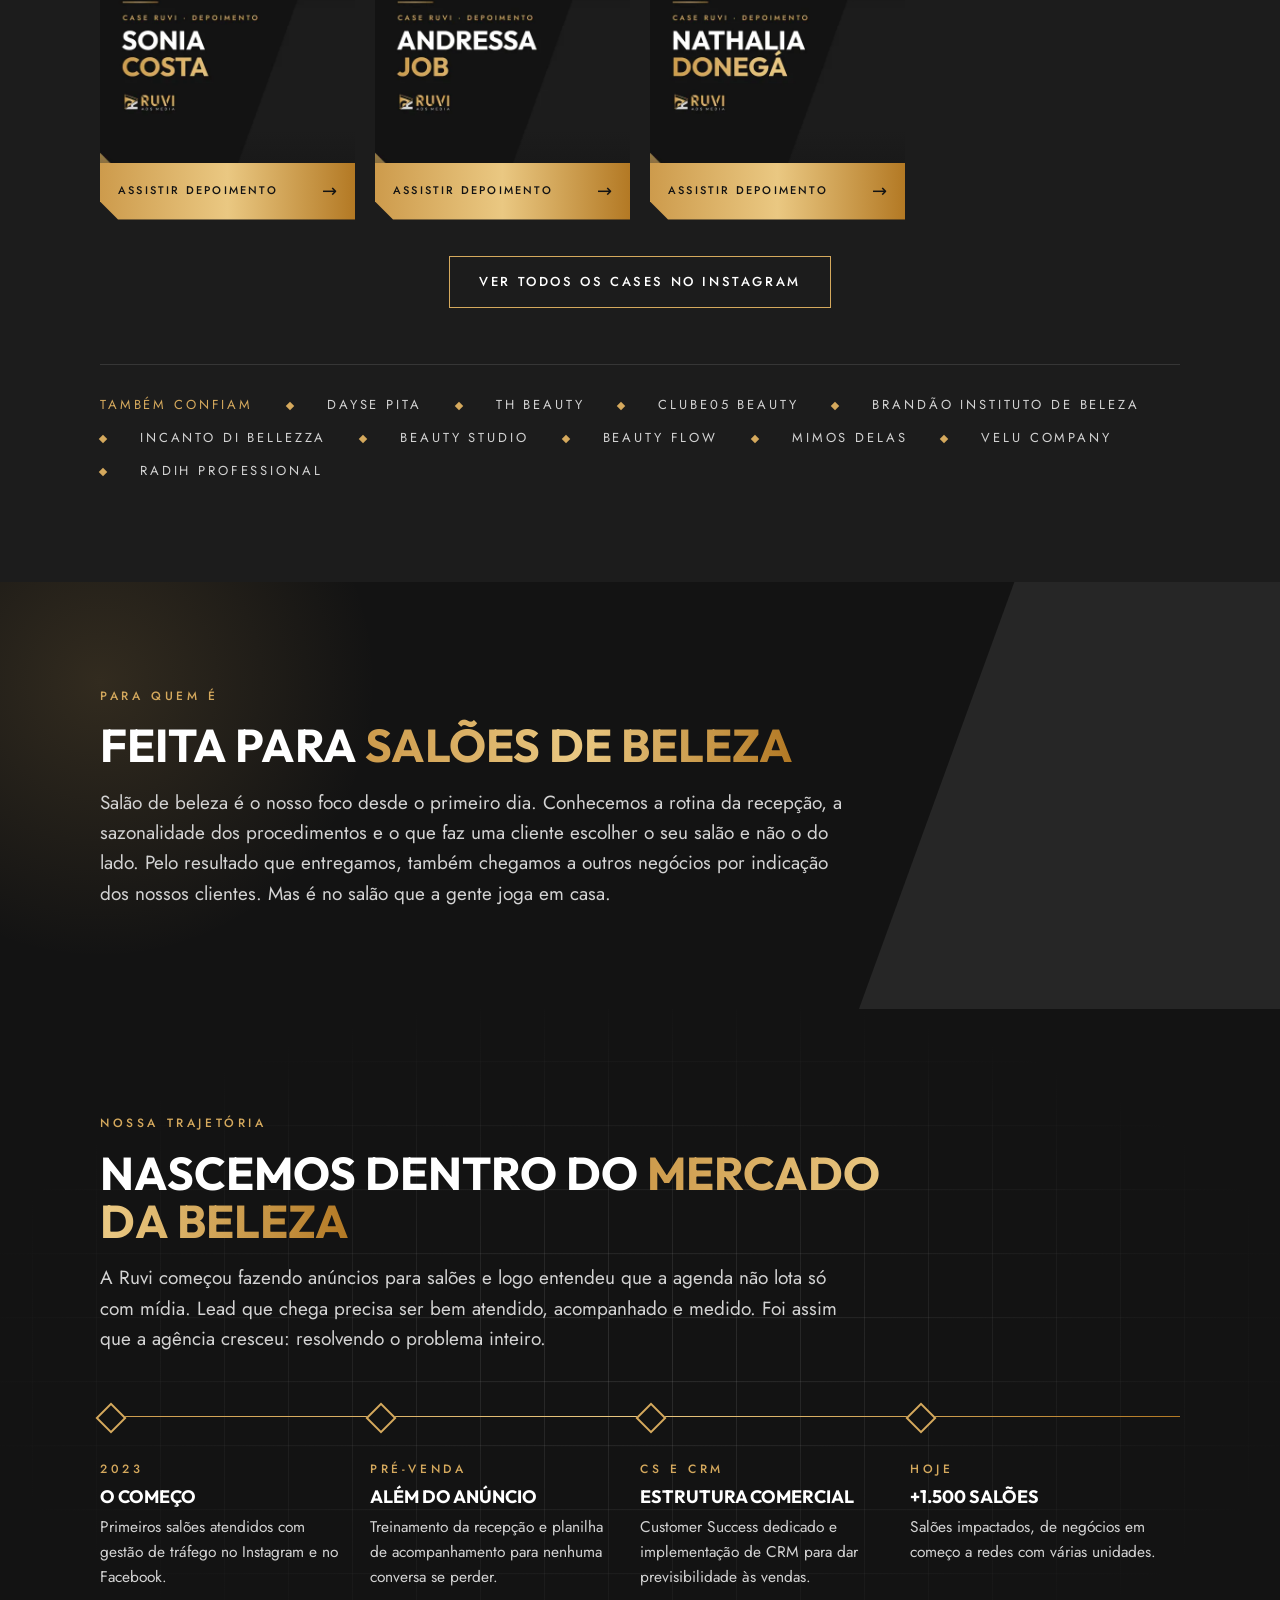
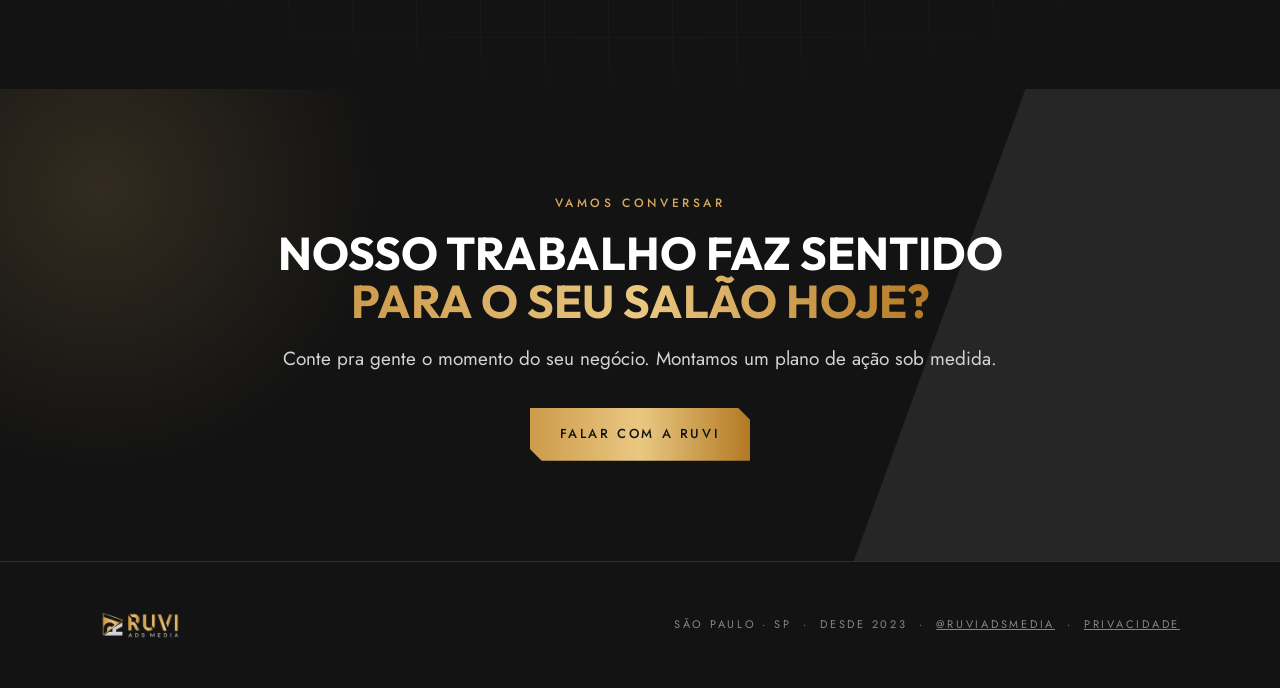
==== commit a76d62b2: "feat: nova versão do site com cases, formulário e endereço agencia.sistemaruvi.com.br Aplica a prévi" ====
--- a/index.html
+++ b/index.html
@@ -5,13 +5,13 @@
 <meta name="viewport" content="width=device-width, initial-scale=1">
 <title>Ruvi Ads Media · Tráfego pago e estrutura comercial para salões de beleza</title>
 <meta name="description" content="Desde 2023 a Ruvi Ads Media estrutura o crescimento de salões de beleza: tráfego pago no Meta Ads, pré-venda, CS e implementação de CRM. Mais de 1.500 salões impactados.">
-<link rel="canonical" href="https://site.sistemaruvi.com.br/">
+<link rel="canonical" href="https://agencia.sistemaruvi.com.br/">
 <meta property="og:type" content="website">
 <meta property="og:site_name" content="Ruvi Ads Media">
-<meta property="og:url" content="https://site.sistemaruvi.com.br/">
+<meta property="og:url" content="https://agencia.sistemaruvi.com.br/">
 <meta property="og:title" content="Ruvi Ads Media · Do anúncio à cadeira do salão">
 <meta property="og:description" content="Tráfego pago, pré-venda, CS e CRM para salões de beleza. Mais de 1.500 salões impactados desde 2023.">
-<meta property="og:image" content="https://site.sistemaruvi.com.br/assets/img/og-ruvi.jpg">
+<meta property="og:image" content="https://agencia.sistemaruvi.com.br/assets/img/og-ruvi.jpg">
 <meta property="og:image:width" content="1200">
 <meta property="og:image:height" content="630">
 <meta property="og:image:alt" content="Logo da Ruvi Ads Media com a frase Do anúncio à cadeira do salão">
@@ -30,8 +30,8 @@
 <script type="application/ld+json">
 {"@context":"https://schema.org","@type":"MarketingAgency","name":"Ruvi Ads Media",
 "description":"Agência de tráfego pago e estrutura comercial para salões de beleza.",
-"url":"https://site.sistemaruvi.com.br/","logo":"https://site.sistemaruvi.com.br/assets/img/logo-ruvi-600.png",
-"image":"https://site.sistemaruvi.com.br/assets/img/og-ruvi.jpg",
+"url":"https://agencia.sistemaruvi.com.br/","logo":"https://agencia.sistemaruvi.com.br/assets/img/logo-ruvi-600.png",
+"image":"https://agencia.sistemaruvi.com.br/assets/img/og-ruvi.jpg",
 "foundingDate":"2023",
 "address":{"@type":"PostalAddress","addressLocality":"São Paulo","addressRegion":"SP","addressCountry":"BR"},
 "areaServed":"BR","sameAs":["https://www.instagram.com/ruviadsmedia/"],
@@ -44,8 +44,9 @@
 <header>
  <div class="wrap">
   <a href="#topo" aria-label="Ruvi Ads Media, início"><img src="/assets/img/logo-ruvi.png" width="92" height="34" alt="Ruvi Ads Media"></a>
+  <nav id="menu" aria-label="Principal"><a href="#beneficios">Benefícios</a><a href="#servicos">Serviços</a><a href="#cases">Cases</a><a href="#trajetoria">Trajetória</a><a href="#contato">Contato</a></nav>
+  <a class="btn btn-topo" href="https://form.respondi.app/9wniZeeg?utm_source=site&utm_medium=cta&utm_content=menu" target="_blank" rel="noopener">Quero crescer</a>
   <button class="menu-btn" type="button" aria-expanded="false" aria-controls="menu" aria-label="Abrir menu"><span></span><span></span><span></span></button>
-  <nav id="menu" aria-label="Principal"><a href="#beneficios">Benefícios</a><a href="#servicos">Serviços</a><a href="#cases">Cases</a><a href="#trajetoria">Trajetória</a><a href="#contato">Contato</a></nav>
  </div>
 </header>
 
@@ -58,7 +59,7 @@
    <h1>Do anúncio à <span class="ouro">cadeira do salão</span></h1>
    <p class="muted" style="margin-top:22px">Desde 2023 a Ruvi estrutura o crescimento de salões de beleza: anúncios que geram conversas, uma recepção preparada para vender e processos que transformam clientes novas em clientes da casa.</p>
    <div class="acoes">
-    <a class="btn" href="https://www.instagram.com/ruviadsmedia/" target="_blank" rel="noopener" data-cta="hero">Quero crescer com a Ruvi</a>
+    <a class="btn" href="https://form.respondi.app/9wniZeeg?utm_source=site&utm_medium=cta&utm_content=topo" target="_blank" rel="noopener">Quero crescer com a Ruvi</a>
     <a class="btn alt" href="#cases">Ver cases</a>
    </div>
   </div>
@@ -133,19 +134,19 @@
  <div class="wrap">
   <span class="rot">Cases</span>
   <h2>Empresas que <span class="ouro">confiam na Ruvi</span></h2>
-  <p class="lead muted">Criamos novas fontes de receita e dobramos a procura através do marketing digital. Veja nas palavras de quem viveu.</p>
-  <!-- Vídeos de case (VTurb). Para publicar um vídeo:
-       1. cole o embed do VTurb dentro do <template> da caixa;
-       2. apague o "hidden" dessa caixa e o "hidden" da grade (div.videos).
-       O site.js só carrega o player quando a caixa chega perto da tela. Caixa sem embed fica com "hidden". -->
-  <div class="grid g3 videos" hidden>
-   <div class="video" hidden><template><!-- VTURB CASE 1: cole aqui o embed --></template></div>
-   <div class="video" hidden><template><!-- VTURB CASE 2: cole aqui o embed --></template></div>
-   <div class="video" hidden><template><!-- VTURB CASE 3: cole aqui o embed --></template></div>
-   <div class="video" hidden><template><!-- VTURB CASE 4: cole aqui o embed --></template></div>
-   <div class="video" hidden><template><!-- VTURB CASE 5: cole aqui o embed --></template></div>
-   <div class="video" hidden><template><!-- VTURB CASE 6: cole aqui o embed --></template></div>
+  <p class="lead muted">Criamos novas fontes de receita e dobramos a procura através do marketing digital. Veja nas palavras de quem viveu. <b style="color:var(--ouro);font-weight:500">Toque na capa para assistir o depoimento.</b></p>
+  <!-- Cases no Instagram: em cada card, troque o href pelo link do reel do case
+       e, se quiser capa, adicione style="background-image:url(/assets/img/case1.webp)" no <a>. -->
+  <div class="grid g4 videos">
+   <a class="video" href="https://www.instagram.com/p/De11GLbvMo8/" target="_blank" rel="noopener" style="background-image:url(/assets/img/case-adry-soares.webp)" aria-label="Case Adry Soares, assistir no Instagram"><span class="nome">Adry Soares</span><span class="selo-play" aria-hidden="true"></span><span class="ver">Assistir depoimento</span></a>
+   <a class="video" href="https://www.instagram.com/p/Dcwlj1VJdkX/" target="_blank" rel="noopener" style="background-image:url(/assets/img/case-diego-dos-anjos.webp)" aria-label="Case Diego dos Anjos, assistir no Instagram"><span class="nome">Diego dos Anjos</span><span class="selo-play" aria-hidden="true"></span><span class="ver">Assistir depoimento</span></a>
+   <a class="video" href="https://www.instagram.com/p/DZviMOtxTj_/" target="_blank" rel="noopener" style="background-image:url(/assets/img/case-arianne-e-hanna.webp)" aria-label="Case Arianne &amp; Hanna, assistir no Instagram"><span class="nome">Arianne &amp; Hanna</span><span class="selo-play" aria-hidden="true"></span><span class="ver">Assistir depoimento</span></a>
+   <a class="video" href="https://www.instagram.com/p/DVOwJ7ekTqR/" target="_blank" rel="noopener" style="background-image:url(/assets/img/case-laura-antognoli.webp)" aria-label="Case Laura Antognoli, assistir no Instagram"><span class="nome">Laura Antognoli</span><span class="selo-play" aria-hidden="true"></span><span class="ver">Assistir depoimento</span></a>
+   <a class="video" href="https://www.instagram.com/p/DOwgZ-1Dcah/" target="_blank" rel="noopener" style="background-image:url(/assets/img/case-sonia-costa.webp)" aria-label="Case Sonia Costa, assistir no Instagram"><span class="nome">Sonia Costa</span><span class="selo-play" aria-hidden="true"></span><span class="ver">Assistir depoimento</span></a>
+   <a class="video" href="https://www.instagram.com/p/DKvOnNtxCXw/" target="_blank" rel="noopener" style="background-image:url(/assets/img/case-andressa-job.webp)" aria-label="Case Andressa Job, assistir no Instagram"><span class="nome">Andressa Job</span><span class="selo-play" aria-hidden="true"></span><span class="ver">Assistir depoimento</span></a>
+   <a class="video" href="https://www.instagram.com/p/DFsdwQUxfeu/" target="_blank" rel="noopener" style="background-image:url(/assets/img/case-nathalia-donega.webp)" aria-label="Case Nathalia Donegá, assistir no Instagram"><span class="nome">Nathalia Donegá</span><span class="selo-play" aria-hidden="true"></span><span class="ver">Assistir depoimento</span></a>
   </div>
+  <p style="text-align:center;margin-top:36px"><a class="btn alt" href="https://www.instagram.com/ruviadsmedia/" target="_blank" rel="noopener">Ver todos os cases no Instagram</a></p>
   <div class="clientes">
    <span>Também confiam</span><span>Dayse Pita</span><span>TH Beauty</span><span>Clube05 Beauty</span><span>Brandão Instituto de Beleza</span><span>Incanto di Bellezza</span><span>Beauty Studio</span><span>Beauty Flow</span><span>Mimos Delas</span><span>Velu Company</span><span>RADIH Professional</span>
   </div>
@@ -179,7 +180,7 @@
   <span class="rot">Vamos conversar</span>
   <h2>Nosso trabalho faz sentido <span class="ouro">para o seu salão hoje?</span></h2>
   <p class="lead muted">Conte pra gente o momento do seu negócio. Montamos um plano de ação sob medida.</p>
-  <a class="btn" href="https://www.instagram.com/ruviadsmedia/" target="_blank" rel="noopener" data-cta="contato">Falar com a Ruvi</a>
+  <a class="btn" href="https://form.respondi.app/9wniZeeg?utm_source=site&utm_medium=cta&utm_content=rodape" target="_blank" rel="noopener">Falar com a Ruvi</a>
  </div>
 </section>
 </main>
--- a/assets/css/site.css
+++ b/assets/css/site.css
@@ -20,6 +20,8 @@
 header{position:sticky;top:0;z-index:10;background:rgba(19,19,19,.9);backdrop-filter:blur(8px);border-bottom:1px solid var(--linha)}
 header .wrap{display:flex;align-items:center;justify-content:space-between;height:72px}
 header img{height:34px;width:auto}
+.btn-topo{padding:11px 18px;font-size:11px;margin-left:26px}
+@media (max-width:900px){.btn-topo{margin-left:auto}}
 nav a{font-family:var(--l);font-size:12px;letter-spacing:.25em;text-transform:uppercase;text-decoration:none;color:var(--prata);margin-left:26px}
 nav a:hover{color:var(--ouro)}
 
@@ -92,12 +94,32 @@
 .clientes span:not(:first-child):before{content:"";display:inline-block;width:6px;height:6px;background:var(--ouro);transform:rotate(45deg);margin-right:34px;vertical-align:middle}
 .clientes span:first-child{color:var(--ouro)}
 
-/* vídeos VTurb */
-.video{position:relative;aspect-ratio:9/16;background:var(--grafite2);overflow:hidden;
+/* cases: cards que abrem o reel no Instagram */
+.video{position:relative;display:block;aspect-ratio:9/16;background:var(--grafite2) center/cover;overflow:hidden;text-decoration:none;
  clip-path:polygon(0 0,calc(100% - 18px) 0,100% 18px,100% 100%,18px 100%,0 calc(100% - 18px))}
-.video:before{content:"";position:absolute;left:0;top:0;width:100%;height:2px;background:var(--grad);z-index:1}
-.video .vazio{position:absolute;inset:0;display:grid;place-items:center;font-family:var(--l);font-size:12px;letter-spacing:.3em;text-transform:uppercase;color:rgba(211,211,211,.5)}
-.video .vazio:before{content:"";position:absolute;top:calc(50% - 60px);left:calc(50% - 14px);border-left:28px solid var(--ouro);border-top:17px solid transparent;border-bottom:17px solid transparent}
+.video:before{content:"";position:absolute;left:0;top:0;width:100%;height:2px;background:var(--grad);z-index:2}
+.video:after{content:"";position:absolute;inset:0;background:linear-gradient(180deg,rgba(19,19,19,.1) 40%,rgba(19,19,19,.9) 100%);transition:background .3s}
+.video:hover:after{background:linear-gradient(180deg,rgba(19,19,19,0) 40%,rgba(19,19,19,.75) 100%)}
+.video .nome{position:absolute;left:22px;right:22px;bottom:46px;z-index:1;font-family:var(--t);font-weight:700;text-transform:uppercase;font-size:20px;color:#fff}
+.video .ver{position:absolute;left:22px;bottom:22px;z-index:1;font-family:var(--l);font-size:11px;letter-spacing:.25em;text-transform:uppercase;color:var(--ouro)}
+.video .ver:after{content:"";position:absolute;left:0;bottom:calc(100% + 34px);width:0;height:0;border-left:22px solid var(--ouro);border-top:13px solid transparent;border-bottom:13px solid transparent}
+.video[style] .nome{display:none}
+.video[style]:after{background:linear-gradient(180deg,transparent 82%,rgba(19,19,19,.85) 100%)}
+/* capa clicável: faixa dourada fixa, selo de play e leve elevação no hover */
+.video{transition:transform .3s ease}
+.video[style]{aspect-ratio:9/17.6;background-color:var(--preto);background-size:100% auto;background-position:top center;background-repeat:no-repeat;transition:transform .3s ease,background-size .5s ease}
+.video[style]:hover,.video[style]:focus-visible{transform:translateY(-6px);background-size:106% auto}
+.video[style] .ver{left:0;right:0;bottom:0;padding:14px 18px;background:var(--grad);color:var(--preto);font-weight:500;letter-spacing:.2em;display:flex;justify-content:space-between;align-items:center}
+.video[style] .ver:after{content:"\2192";display:block;position:static;border:0;width:auto;height:auto;font-size:18px;letter-spacing:0;transition:transform .3s}
+.video[style]:hover .ver:after{transform:translateX(6px)}
+.selo-play{position:absolute;top:16px;right:16px;z-index:2;width:52px;height:52px;background:rgba(19,19,19,.6);backdrop-filter:blur(6px);box-shadow:inset 0 0 0 1.5px var(--ouro);
+ clip-path:polygon(0 0,calc(100% - 10px) 0,100% 10px,100% 100%,10px 100%,0 calc(100% - 10px));transition:background .3s}
+.selo-play:after{content:"";position:absolute;left:20px;top:16px;border-left:16px solid var(--ouro);border-top:10px solid transparent;border-bottom:10px solid transparent}
+.video[style]:hover .selo-play{background:var(--ouro)}
+.video[style]:hover .selo-play:after{border-left-color:var(--preto)}
+@media (prefers-reduced-motion:reduce){.video,.video[style],.video[style] .ver:after{transition:none}}
+@media (max-width:600px){.video[style] .ver{font-size:9.5px;letter-spacing:.12em;padding:10px 12px}.video[style] .ver:after{font-size:14px}.selo-play{top:10px;right:10px;width:38px;height:38px}.selo-play:after{left:14px;top:11px;border-left-width:12px;border-top-width:8px;border-bottom-width:8px}}
+.video:not([style]):after{background:radial-gradient(ellipse at 50% 100%,rgba(213,169,93,.22) 0%,transparent 70%)}
 
 .cta{text-align:center}
 .cta h2{margin:14px auto 0}
@@ -144,7 +166,7 @@
 [hidden]{display:none!important}
 
 /* menu do celular: o botão só aparece com JS ativo; a nav vira painel abaixo do cabeçalho */
-.menu-btn{display:none;background:none;border:0;padding:10px;margin-right:-10px;cursor:pointer}
+.menu-btn{display:none;background:none;border:0;padding:10px;margin:0 -10px 0 6px;cursor:pointer}
 .menu-btn span{display:block;width:24px;height:2px;background:var(--prata);margin:5px 0;transition:transform .2s,opacity .2s}
 .menu-btn:hover span,.menu-btn[aria-expanded="true"] span{background:var(--ouro)}
 .menu-btn[aria-expanded="true"] span:nth-child(1){transform:translateY(7px) rotate(45deg)}
